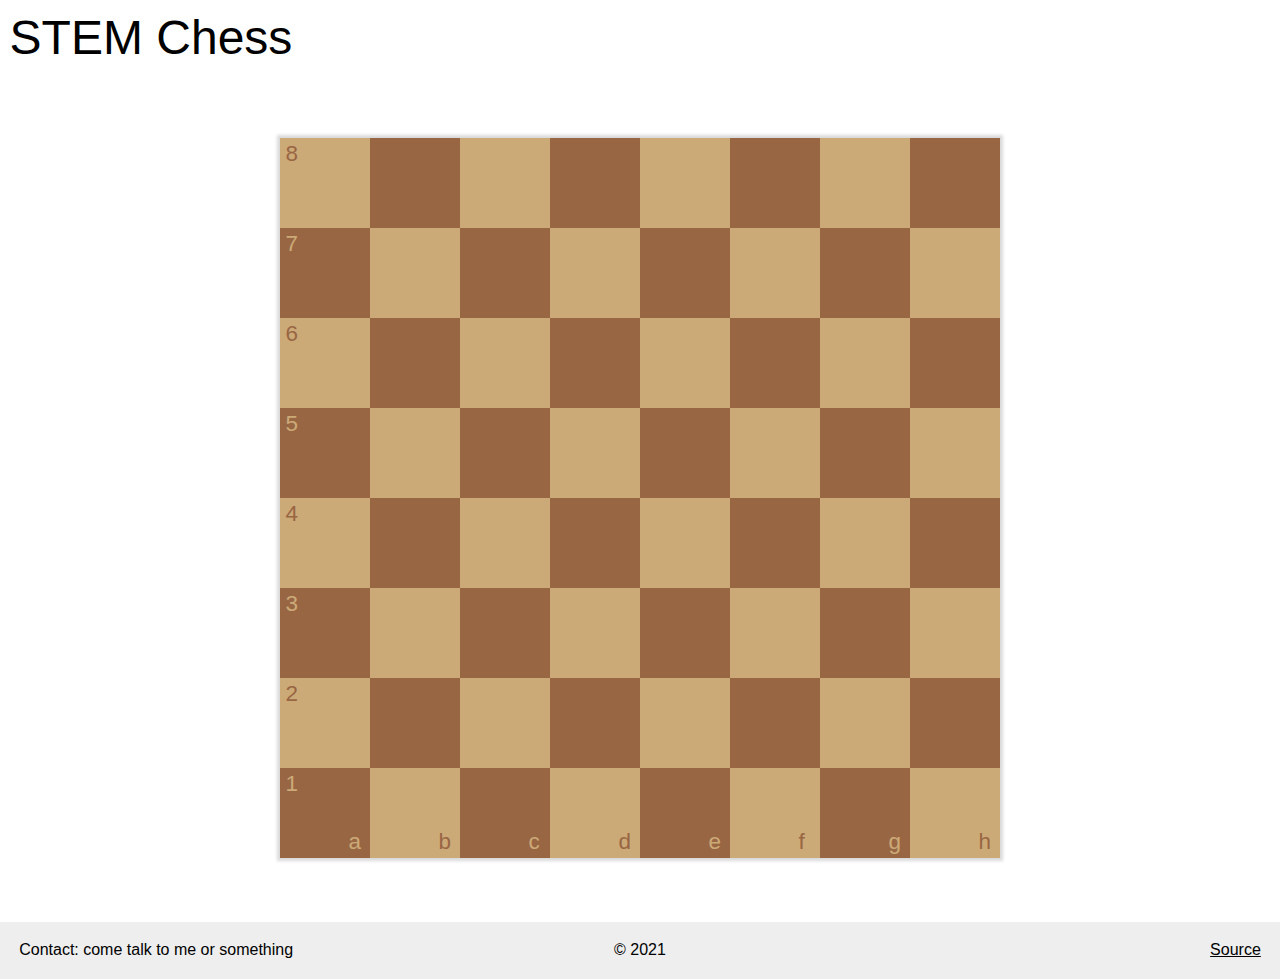
==== index.html @ cb567e78 "Add rank and file labels" ====
<!doctype html>

<html lang="en">
    <head>
        <meta charset="utf-8">
        <title>STEM Chess</title>

        <link rel="icon" type="image/png" sizes="32x32" href="images/icon.ico">
        <link rel="icon" type="image/svg+xml" href="images/icon.svg" sizes="any">

        <link rel="stylesheet" type="text/css" href="style.css">
        
        <script defer src="main.js"></script>
    </head>

    <body>
        <div id="header">STEM Chess</div>
        <div id="board">
            <div id="tiles">
                <div class="row">
                    <div class="tile light" id="a8"></div><!--
                    --><div class="tile dark" id="b8"></div><!--
                    --><div class="tile light" id="b8"></div><!--
                    --><div class="tile dark" id="c8"></div><!--
                    --><div class="tile light" id="d8"></div><!--
                    --><div class="tile dark" id="e8"></div><!--
                    --><div class="tile light" id="f8"></div><!--
                    --><div class="tile dark" id="g8"></div>
                </div>
                <div class="row">
                    <div class="tile dark" id="a7"></div><!--
                    --><div class="tile light" id="b7"></div><!--
                    --><div class="tile dark" id="b7"></div><!--
                    --><div class="tile light" id="c7"></div><!--
                    --><div class="tile dark" id="d7"></div><!--
                    --><div class="tile light" id="e7"></div><!--
                    --><div class="tile dark" id="f7"></div><!--
                    --><div class="tile light" id="g7"></div>
                </div>
                <div class="row">
                    <div class="tile light" id="a6"></div><!--
                    --><div class="tile dark" id="b6"></div><!--
                    --><div class="tile light" id="b6"></div><!--
                    --><div class="tile dark" id="c6"></div><!--
                    --><div class="tile light" id="d6"></div><!--
                    --><div class="tile dark" id="e6"></div><!--
                    --><div class="tile light" id="f6"></div><!--
                    --><div class="tile dark" id="g6"></div>
                </div>
                <div class="row">
                    <div class="tile dark" id="a5"></div><!--
                    --><div class="tile light" id="b5"></div><!--
                    --><div class="tile dark" id="b5"></div><!--
                    --><div class="tile light" id="c5"></div><!--
                    --><div class="tile dark" id="d5"></div><!--
                    --><div class="tile light" id="e5"></div><!--
                    --><div class="tile dark" id="f5"></div><!--
                    --><div class="tile light" id="g5"></div>
                </div>
                <div class="row">
                    <div class="tile light" id="a4"></div><!--
                    --><div class="tile dark" id="b4"></div><!--
                    --><div class="tile light" id="b4"></div><!--
                    --><div class="tile dark" id="c4"></div><!--
                    --><div class="tile light" id="d4"></div><!--
                    --><div class="tile dark" id="e4"></div><!--
                    --><div class="tile light" id="f4"></div><!--
                    --><div class="tile dark" id="g4"></div>
                </div>
                <div class="row">
                    <div class="tile dark" id="a3"></div><!--
                    --><div class="tile light" id="b3"></div><!--
                    --><div class="tile dark" id="b3"></div><!--
                    --><div class="tile light" id="c3"></div><!--
                    --><div class="tile dark" id="d3"></div><!--
                    --><div class="tile light" id="e3"></div><!--
                    --><div class="tile dark" id="f3"></div><!--
                    --><div class="tile light" id="g3"></div>
                </div>
                <div class="row">
                    <div class="tile light" id="a2"></div><!--
                    --><div class="tile dark" id="b2"></div><!--
                    --><div class="tile light" id="b2"></div><!--
                    --><div class="tile dark" id="c2"></div><!--
                    --><div class="tile light" id="d2"></div><!--
                    --><div class="tile dark" id="e2"></div><!--
                    --><div class="tile light" id="f2"></div><!--
                    --><div class="tile dark" id="g2"></div>
                </div>
                <div class="row">
                    <div class="tile dark" id="a1"></div><!--
                    --><div class="tile light" id="b1"></div><!--
                    --><div class="tile dark" id="b1"></div><!--
                    --><div class="tile light" id="c1"></div><!--
                    --><div class="tile dark" id="d1"></div><!--
                    --><div class="tile light" id="e1"></div><!--
                    --><div class="tile dark" id="f1"></div><!--
                    --><div class="tile light" id="g1"></div>
                </div>
            </div>
            <div id="labels">
                <div id="ranks">
                    <div class="label dark">8</div>
                    <div class="label light">7</div>
                    <div class="label dark">6</div>
                    <div class="label light">5</div>
                    <div class="label dark">4</div>
                    <div class="label light">3</div>
                    <div class="label dark">2</div>
                    <div class="label light">1</div>
                </div>
                <div id="files">
                    <div class="label light">a</div><!--
                    --><div class="label dark">b</div><!--
                    --><div class="label light">c</div><!--
                    --><div class="label dark">d</div><!--
                    --><div class="label light">e</div><!--
                    --><div class="label dark">f</div><!--
                    --><div class="label light">g</div><!--
                    --><div class="label dark">h</div>
                </div>
            </div>
        </div>
        <div id="footer">
            <div class="footer-item left">Contact: come talk to me or something</div>
            <div class="footer-item center">© 2021</div>
            <div class="footer-item right">
                <a href="https://github.com/stemchess/stemchess.github.io">Source</a>
            </div>
        </div>
    </body>
</html>
---- style.css ----
body {
    margin: 0;
}

html {
    box-sizing: border-box;
}

*, *:before, *:after {
    box-sizing: inherit;
}

a {
    color: #000;
}

#header {
    font-size: 3em;
    font-family: sans-serif;
    padding: 0.2em;
}

#board {
    box-shadow: 0px 0px 3px 3px rgba(0, 0, 0, 0.15);
    width: 80vmin;
    height: 80vmin;
    margin: 4em auto;
    line-height: 0px;
    position: relative;
}

.tile {
    width: 10vmin;
    height: 10vmin;
    display: inline-block;
}

.light {
    background-color: #ca7;
    color: #ca7;
}

.dark {
    background-color: #964;
    color: #964;
}

#labels {
    pointer-events: none;
    position: absolute;
    top: 0;
    left: 0;
    font-family: sans-serif;
    font-size: 2.5vmin;
}

#ranks {
    width: 10vmin;
    top: 1.8vmin;
    left: 0.6vmin;
    position: absolute;
}

#files {
    position: absolute;
    top: 78.2vmin;
    left: 7.6vmin;
    width: 80vmin;
}

.label {
    display: inline-block;
    width: 10vmin;
    height: 10vmin;
    background-color: unset !important;
}

#footer {
    margin: 1em 0 0 0;
    background-color: #eee;
    padding: 1.2em;
    display: flex;
    justify-content: space-between;
    font-family: sans-serif;
}

.footer-item {
    flex: 1;
}

.left {
    text-align: left;
}

.center {
    text-align: center;
}

.right {
    text-align: right;
}
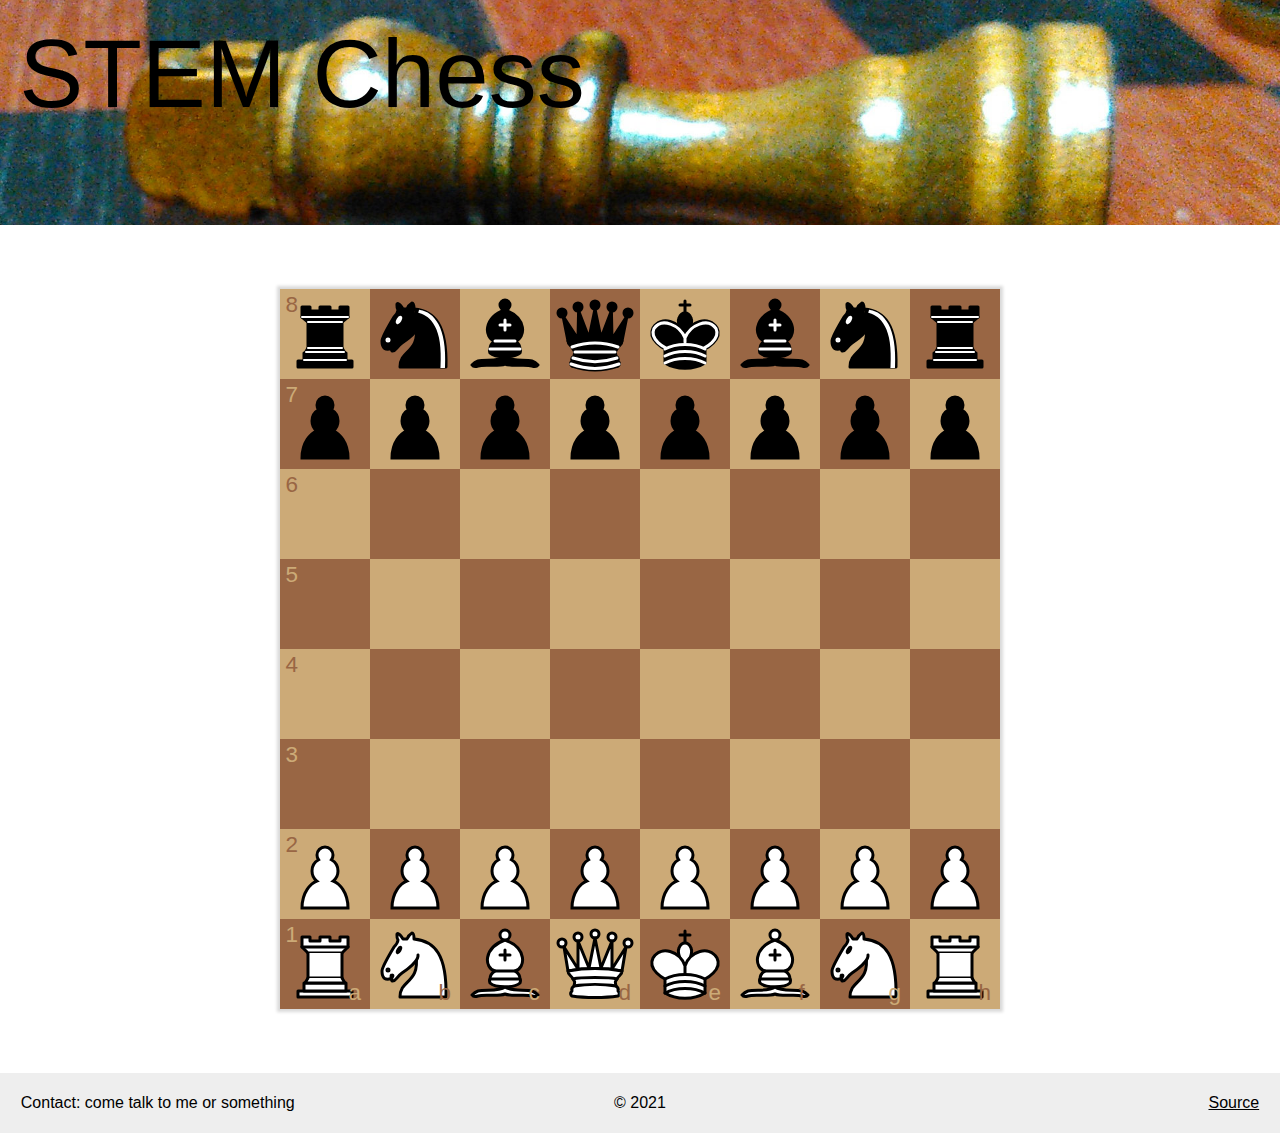
==== commit d452bc4d: "Make pieces show up on the board" ====
--- a/index.html
+++ b/index.html
@@ -20,82 +20,82 @@
                 <div class="row">
                     <div class="tile light" id="a8"></div><!--
                     --><div class="tile dark" id="b8"></div><!--
-                    --><div class="tile light" id="b8"></div><!--
-                    --><div class="tile dark" id="c8"></div><!--
-                    --><div class="tile light" id="d8"></div><!--
-                    --><div class="tile dark" id="e8"></div><!--
-                    --><div class="tile light" id="f8"></div><!--
-                    --><div class="tile dark" id="g8"></div>
+                    --><div class="tile light" id="c8"></div><!--
+                    --><div class="tile dark" id="d8"></div><!--
+                    --><div class="tile light" id="e8"></div><!--
+                    --><div class="tile dark" id="f8"></div><!--
+                    --><div class="tile light" id="g8"></div><!--
+                    --><div class="tile dark" id="h8"></div>
                 </div>
                 <div class="row">
                     <div class="tile dark" id="a7"></div><!--
                     --><div class="tile light" id="b7"></div><!--
-                    --><div class="tile dark" id="b7"></div><!--
-                    --><div class="tile light" id="c7"></div><!--
-                    --><div class="tile dark" id="d7"></div><!--
-                    --><div class="tile light" id="e7"></div><!--
-                    --><div class="tile dark" id="f7"></div><!--
-                    --><div class="tile light" id="g7"></div>
+                    --><div class="tile dark" id="c7"></div><!--
+                    --><div class="tile light" id="d7"></div><!--
+                    --><div class="tile dark" id="e7"></div><!--
+                    --><div class="tile light" id="f7"></div><!--
+                    --><div class="tile dark" id="g7"></div><!--
+                    --><div class="tile light" id="h7"></div>
                 </div>
                 <div class="row">
                     <div class="tile light" id="a6"></div><!--
                     --><div class="tile dark" id="b6"></div><!--
-                    --><div class="tile light" id="b6"></div><!--
-                    --><div class="tile dark" id="c6"></div><!--
-                    --><div class="tile light" id="d6"></div><!--
-                    --><div class="tile dark" id="e6"></div><!--
-                    --><div class="tile light" id="f6"></div><!--
-                    --><div class="tile dark" id="g6"></div>
+                    --><div class="tile light" id="c6"></div><!--
+                    --><div class="tile dark" id="d6"></div><!--
+                    --><div class="tile light" id="e6"></div><!--
+                    --><div class="tile dark" id="f6"></div><!--
+                    --><div class="tile light" id="g6"></div><!--
+                    --><div class="tile dark" id="h6"></div>
                 </div>
                 <div class="row">
                     <div class="tile dark" id="a5"></div><!--
                     --><div class="tile light" id="b5"></div><!--
-                    --><div class="tile dark" id="b5"></div><!--
-                    --><div class="tile light" id="c5"></div><!--
-                    --><div class="tile dark" id="d5"></div><!--
-                    --><div class="tile light" id="e5"></div><!--
-                    --><div class="tile dark" id="f5"></div><!--
-                    --><div class="tile light" id="g5"></div>
+                    --><div class="tile dark" id="c5"></div><!--
+                    --><div class="tile light" id="d5"></div><!--
+                    --><div class="tile dark" id="e5"></div><!--
+                    --><div class="tile light" id="f5"></div><!--
+                    --><div class="tile dark" id="g5"></div><!--
+                    --><div class="tile light" id="h5"></div>
                 </div>
                 <div class="row">
                     <div class="tile light" id="a4"></div><!--
                     --><div class="tile dark" id="b4"></div><!--
-                    --><div class="tile light" id="b4"></div><!--
-                    --><div class="tile dark" id="c4"></div><!--
-                    --><div class="tile light" id="d4"></div><!--
-                    --><div class="tile dark" id="e4"></div><!--
-                    --><div class="tile light" id="f4"></div><!--
-                    --><div class="tile dark" id="g4"></div>
+                    --><div class="tile light" id="c4"></div><!--
+                    --><div class="tile dark" id="d4"></div><!--
+                    --><div class="tile light" id="e4"></div><!--
+                    --><div class="tile dark" id="f4"></div><!--
+                    --><div class="tile light" id="g4"></div><!--
+                    --><div class="tile dark" id="h4"></div>
                 </div>
                 <div class="row">
                     <div class="tile dark" id="a3"></div><!--
                     --><div class="tile light" id="b3"></div><!--
-                    --><div class="tile dark" id="b3"></div><!--
-                    --><div class="tile light" id="c3"></div><!--
-                    --><div class="tile dark" id="d3"></div><!--
-                    --><div class="tile light" id="e3"></div><!--
-                    --><div class="tile dark" id="f3"></div><!--
-                    --><div class="tile light" id="g3"></div>
+                    --><div class="tile dark" id="c3"></div><!--
+                    --><div class="tile light" id="d3"></div><!--
+                    --><div class="tile dark" id="e3"></div><!--
+                    --><div class="tile light" id="f3"></div><!--
+                    --><div class="tile dark" id="g3"></div><!--
+                    --><div class="tile light" id="h3"></div>
                 </div>
                 <div class="row">
                     <div class="tile light" id="a2"></div><!--
                     --><div class="tile dark" id="b2"></div><!--
-                    --><div class="tile light" id="b2"></div><!--
-                    --><div class="tile dark" id="c2"></div><!--
-                    --><div class="tile light" id="d2"></div><!--
-                    --><div class="tile dark" id="e2"></div><!--
-                    --><div class="tile light" id="f2"></div><!--
-                    --><div class="tile dark" id="g2"></div>
+                    --><div class="tile light" id="c2"></div><!--
+                    --><div class="tile dark" id="d2"></div><!--
+                    --><div class="tile light" id="e2"></div><!--
+                    --><div class="tile dark" id="f2"></div><!--
+                    --><div class="tile light" id="g2"></div><!--
+                    --><div class="tile dark" id="h2"></div>
                 </div>
                 <div class="row">
                     <div class="tile dark" id="a1"></div><!--
                     --><div class="tile light" id="b1"></div><!--
-                    --><div class="tile dark" id="b1"></div><!--
-                    --><div class="tile light" id="c1"></div><!--
-                    --><div class="tile dark" id="d1"></div><!--
-                    --><div class="tile light" id="e1"></div><!--
-                    --><div class="tile dark" id="f1"></div><!--
-                    --><div class="tile light" id="g1"></div>
+                    --><div class="tile dark" id="c1"></div><!--
+                    --><div class="tile light" id="d1"></div><!--
+                    --><div class="tile dark" id="e1"></div><!--
+                    --><div class="tile light" id="f1"></div><!--
+                    --><div class="tile dark" id="g1"></div><!--
+                    --><div class="tile light" id="h1"></div>
                 </div>
             </div>
             <div id="labels">
--- a/style.css
+++ b/style.css
@@ -15,9 +15,13 @@
 }
 
 #header {
-    font-size: 3em;
+    font-size: 6em;
     font-family: sans-serif;
     padding: 0.2em;
+    background-image: url(/images/header.jpg);
+    height: 25vmin;
+    background-position: center;
+    background-size: cover;
 }
 
 #board {
@@ -78,7 +82,7 @@
 #footer {
     margin: 1em 0 0 0;
     background-color: #eee;
-    padding: 1.2em;
+    padding: 1.3em;
     display: flex;
     justify-content: space-between;
     font-family: sans-serif;
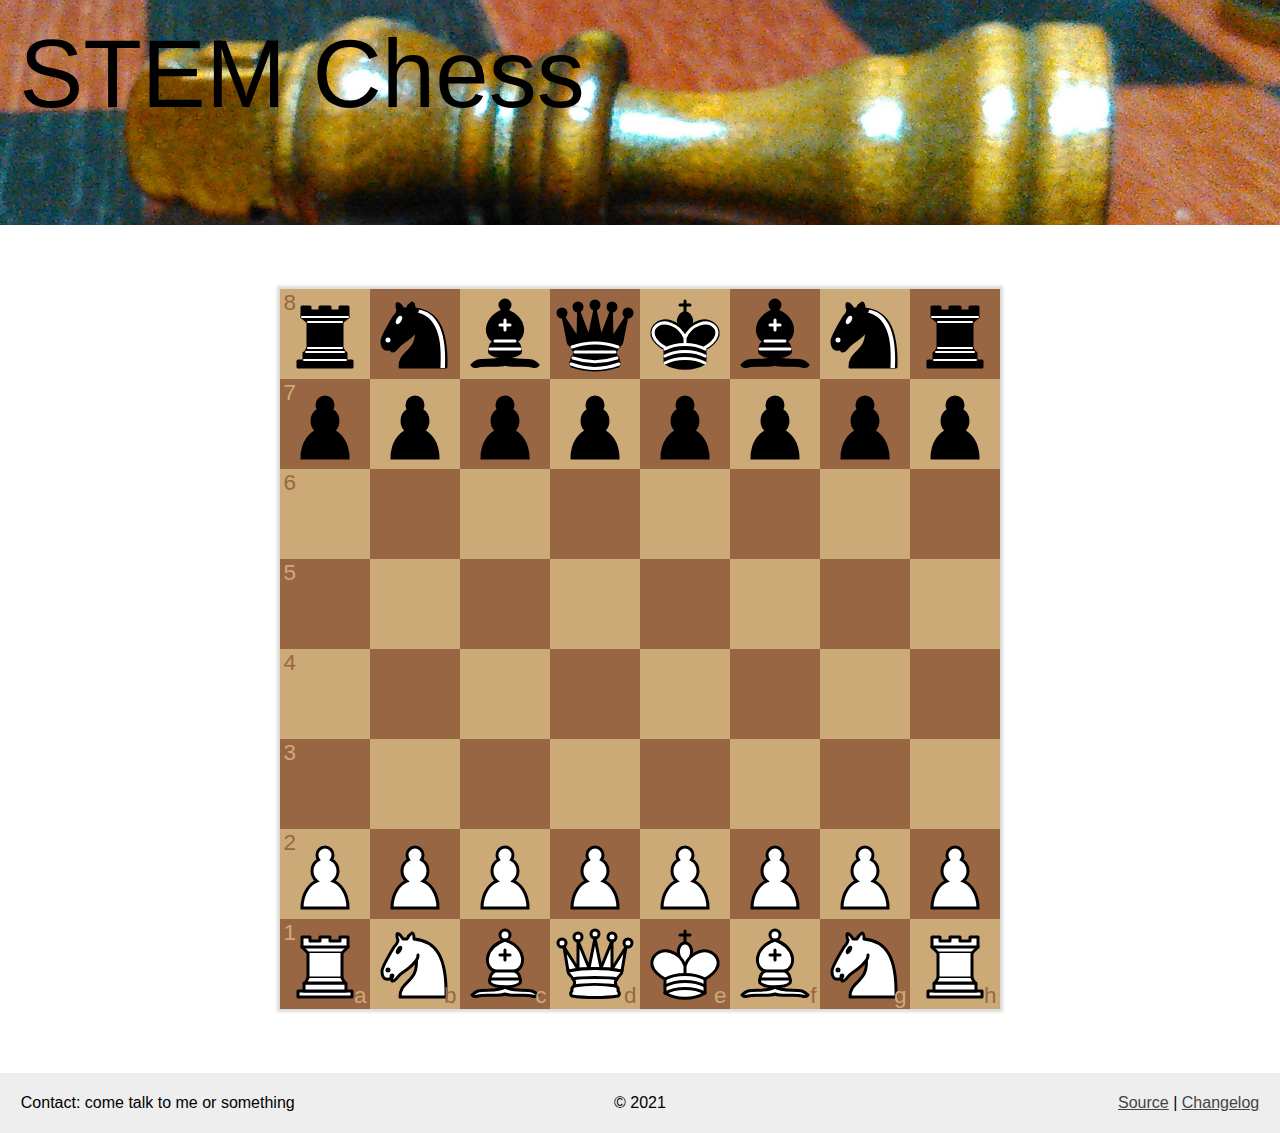
==== commit f33cc673: "Add changelog" ====
--- a/index.html
+++ b/index.html
@@ -125,7 +125,7 @@
             <div class="footer-item left">Contact: come talk to me or something</div>
             <div class="footer-item center">© 2021</div>
             <div class="footer-item right">
-                <a href="https://github.com/stemchess/stemchess.github.io">Source</a>
+                <a href="https://github.com/stemchess/stemchess.github.io">Source</a> | <a href="/changelog.html">Changelog</a>
             </div>
         </div>
     </body>
--- a/style.css
+++ b/style.css
@@ -11,7 +11,7 @@
 }
 
 a {
-    color: #000;
+    color: #444;
 }
 
 #header {
@@ -49,6 +49,22 @@
     color: #964;
 }
 
+.light.selected {
+    background-color: #9ad;
+}
+
+.dark.selected {
+    background-color: #88b;
+}
+
+.light.previous {
+    background-color: #9bc;
+}
+
+.dark.previous {
+    background-color: #8aa;
+}
+
 #labels {
     pointer-events: none;
     position: absolute;
@@ -60,15 +76,16 @@
 
 #ranks {
     width: 10vmin;
-    top: 1.8vmin;
-    left: 0.6vmin;
+    top: 1.6vmin;
+    left: 0.4vmin;
     position: absolute;
 }
 
 #files {
+    text-align: right;
     position: absolute;
-    top: 78.2vmin;
-    left: 7.6vmin;
+    top: 78.6vmin;
+    left: -0.4vmin;
     width: 80vmin;
 }
 
@@ -77,6 +94,17 @@
     width: 10vmin;
     height: 10vmin;
     background-color: unset !important;
+}
+
+#changelog {
+    padding: 1em;
+    font-size: 1.2em;
+    line-height: 1.5;
+    font-family: sans-serif;
+}
+
+ul {
+    margin: 0;
 }
 
 #footer {
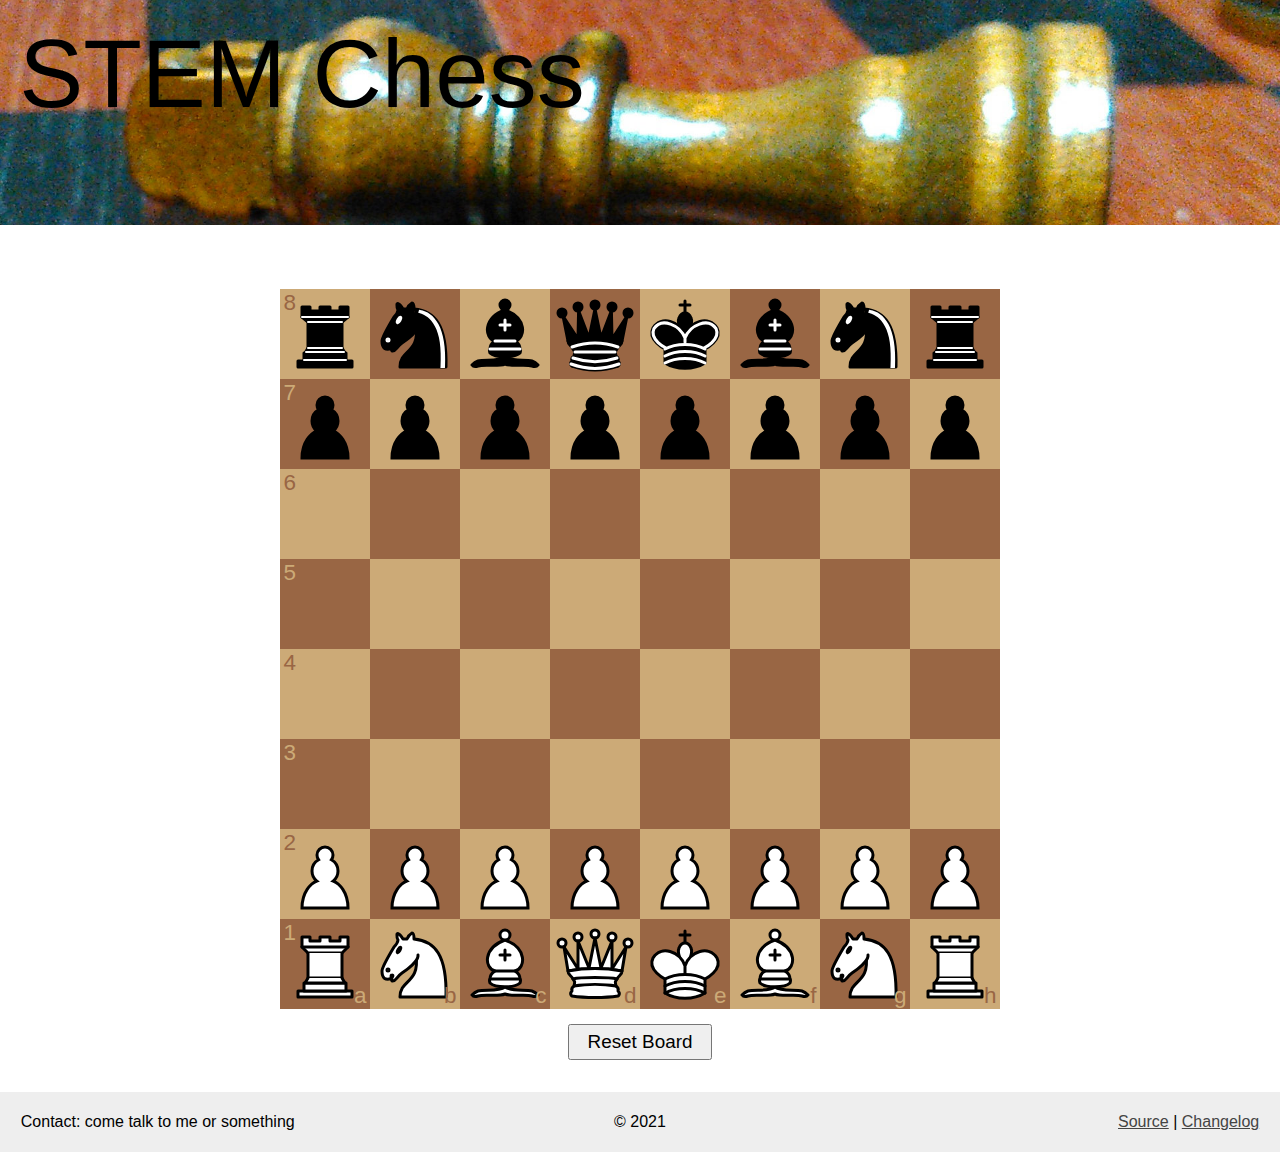
==== commit 6f4a3525: "Add button to reset the board" ====
--- a/index.html
+++ b/index.html
@@ -120,6 +120,7 @@
                     --><div class="label dark">h</div>
                 </div>
             </div>
+            <button id="reset" onclick="resetBoard();">Reset Board</button>
         </div>
         <div id="footer">
             <div class="footer-item left">Contact: come talk to me or something</div>
--- a/style.css
+++ b/style.css
@@ -25,12 +25,15 @@
 }
 
 #board {
-    box-shadow: 0px 0px 3px 3px rgba(0, 0, 0, 0.15);
     width: 80vmin;
-    height: 80vmin;
-    margin: 4em auto;
+    margin: 4em auto 2em auto;
     line-height: 0px;
     position: relative;
+}
+
+.tiles {
+    box-shadow: 0px 0px 3px 3px rgba(0, 0, 0, 0.15);
+    height: 80vmin;
 }
 
 .tile {
@@ -96,6 +99,14 @@
     background-color: unset !important;
 }
 
+#reset {
+    margin: 0.8em auto;
+    display: block;
+    font-size: 2.1vmin;
+    width: 16vmin;
+    height: 4vmin;
+}
+
 #changelog {
     padding: 1em;
     font-size: 1.2em;
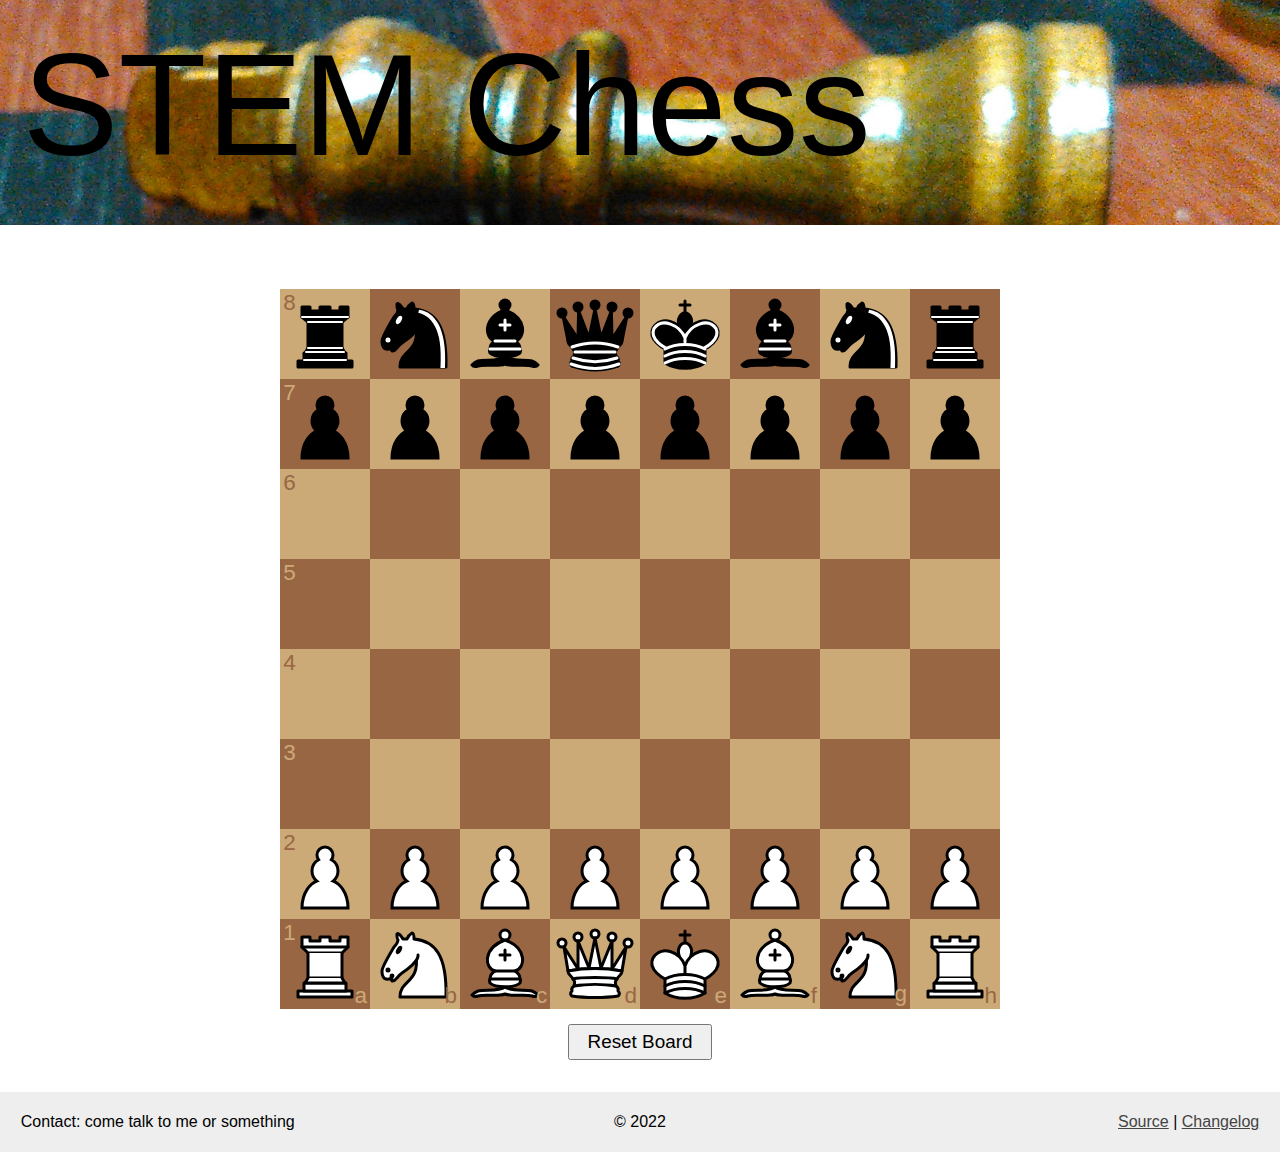
==== commit 3b4d0213: "General Cleanup" ====
--- a/index.html
+++ b/index.html
@@ -2,8 +2,11 @@
 
 <html lang="en">
     <head>
+        <title>STEM Chess</title>
+
         <meta charset="utf-8">
-        <title>STEM Chess</title>
+
+        <meta name="viewport" content="width=device-width, initial-scale=1">
 
         <link rel="icon" type="image/png" sizes="32x32" href="images/icon.ico">
         <link rel="icon" type="image/svg+xml" href="images/icon.svg" sizes="any">
@@ -124,7 +127,7 @@
         </div>
         <div id="footer">
             <div class="footer-item left">Contact: come talk to me or something</div>
-            <div class="footer-item center">© 2021</div>
+            <div class="footer-item center">© 2022</div>
             <div class="footer-item right">
                 <a href="https://github.com/stemchess/stemchess.github.io">Source</a> | <a href="/changelog.html">Changelog</a>
             </div>
--- a/style.css
+++ b/style.css
@@ -15,9 +15,9 @@
 }
 
 #header {
-    font-size: 6em;
+    font-size: 16vmin;
     font-family: sans-serif;
-    padding: 0.2em;
+    padding: 2.5vmin;
     background-image: url(/images/header.jpg);
     height: 25vmin;
     background-position: center;
@@ -79,8 +79,8 @@
 
 #ranks {
     width: 10vmin;
-    top: 1.6vmin;
-    left: 0.4vmin;
+    top: 1.5vmin;
+    left: 0.35vmin;
     position: absolute;
 }
 
@@ -88,8 +88,13 @@
     text-align: right;
     position: absolute;
     top: 78.6vmin;
-    left: -0.4vmin;
+    left: -0.32vmin;
     width: 80vmin;
+}
+
+#files > :nth-child(7) {
+    position: relative;
+    top: -0.3vmin;
 }
 
 .label {
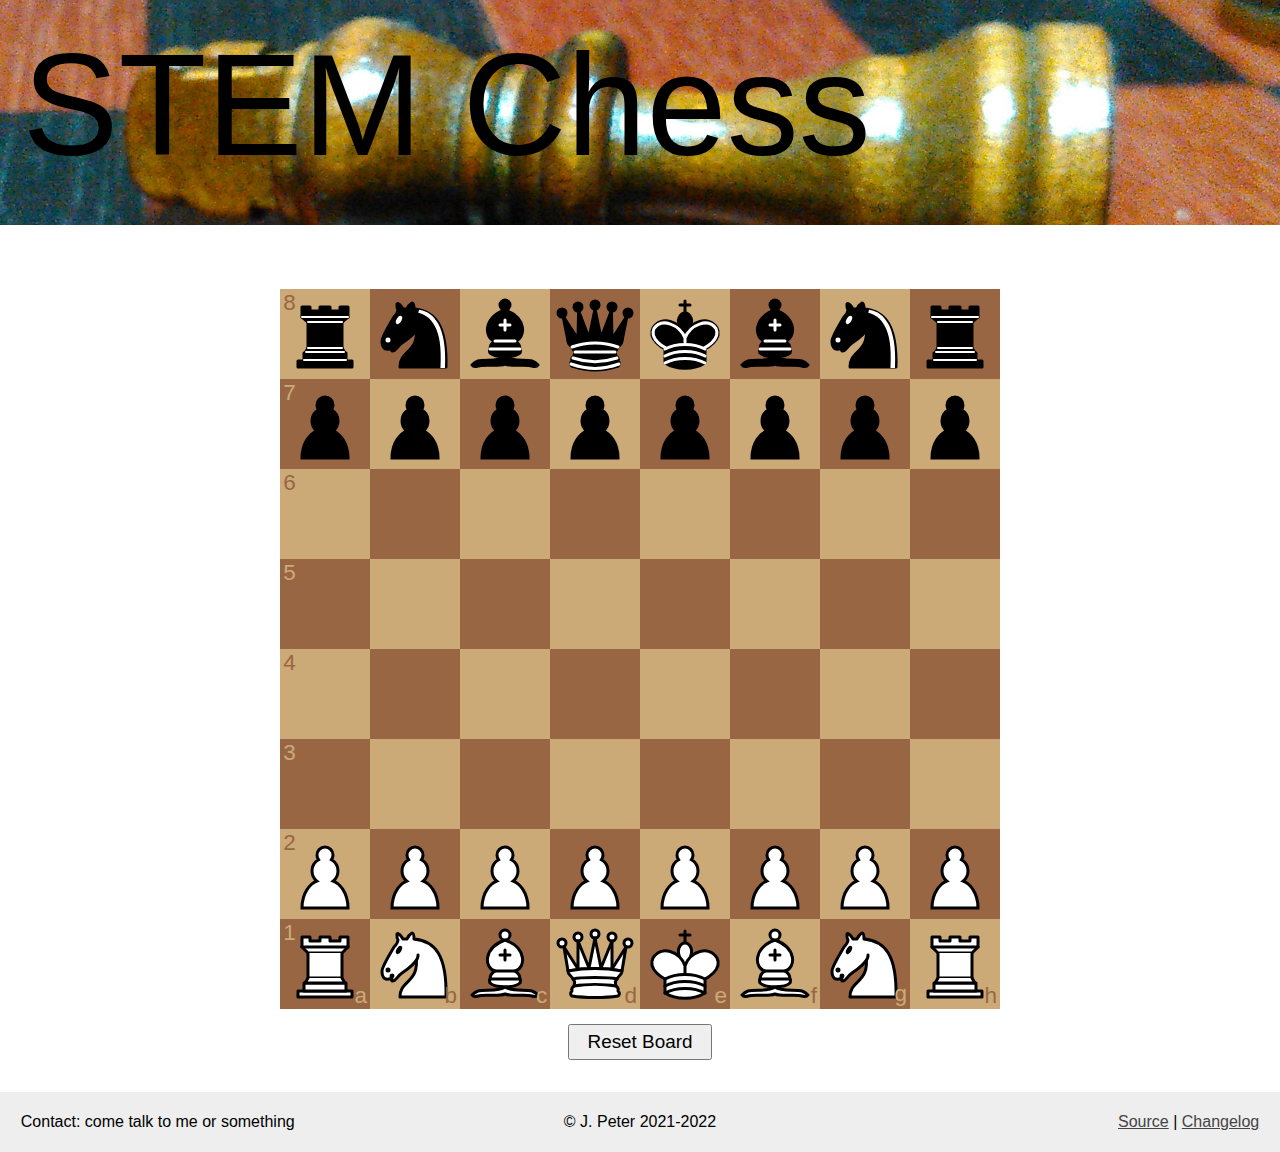
==== commit 3ed843f1: "Slightly modify copyright statement" ====
--- a/index.html
+++ b/index.html
@@ -127,7 +127,7 @@
         </div>
         <div id="footer">
             <div class="footer-item left">Contact: come talk to me or something</div>
-            <div class="footer-item center">© 2022</div>
+            <div class="footer-item center">© J. Peter 2021-2022</div>
             <div class="footer-item right">
                 <a href="https://github.com/stemchess/stemchess.github.io">Source</a> | <a href="/changelog.html">Changelog</a>
             </div>
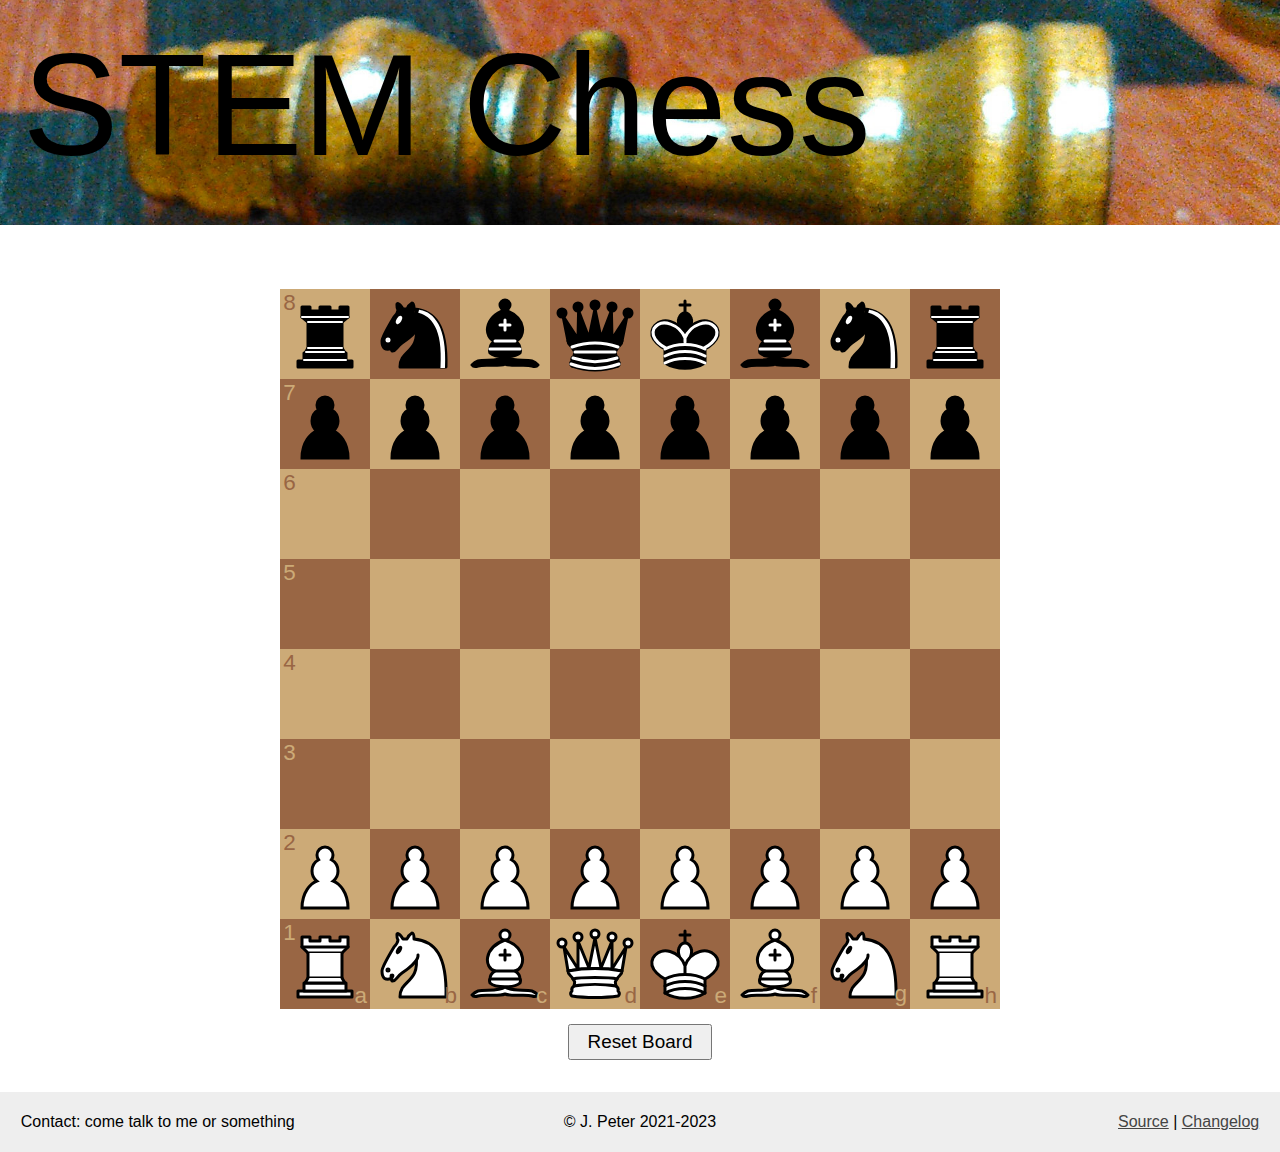
==== commit b0283fdb: "Don't en passant until we're sure the move is good" ====
--- a/index.html
+++ b/index.html
@@ -127,7 +127,7 @@
         </div>
         <div id="footer">
             <div class="footer-item left">Contact: come talk to me or something</div>
-            <div class="footer-item center">© J. Peter 2021-2022</div>
+            <div class="footer-item center">© J. Peter 2021-2023</div>
             <div class="footer-item right">
                 <a href="https://github.com/stemchess/stemchess.github.io">Source</a> | <a href="/changelog.html">Changelog</a>
             </div>
--- a/style.css
+++ b/style.css
@@ -112,6 +112,46 @@
     height: 4vmin;
 }
 
+.dialogButton {
+    margin: 1vmin;
+}
+
+.dialogPieceIcon {
+    width: 12vmin;
+    height: 12vmin;
+}
+
+#promotionDialog.b > .dialogButton > .dialogPieceIcon.queen {
+    background-image: url(/images/qb.svg);
+}
+
+#promotionDialog.b > .dialogButton > .dialogPieceIcon.rook {
+    background-image: url(/images/rb.svg);
+}
+
+#promotionDialog.b > .dialogButton > .dialogPieceIcon.bishop {
+    background-image: url(/images/bb.svg);
+}
+
+#promotionDialog.b > .dialogButton > .dialogPieceIcon.knight {
+    background-image: url(/images/nb.svg);
+}
+#promotionDialog.w > .dialogButton > .dialogPieceIcon.queen {
+    background-image: url(/images/qw.svg);
+}
+
+#promotionDialog.w > .dialogButton > .dialogPieceIcon.rook {
+    background-image: url(/images/rw.svg);
+}
+
+#promotionDialog.w > .dialogButton > .dialogPieceIcon.bishop {
+    background-image: url(/images/bw.svg);
+}
+
+#promotionDialog.w > .dialogButton > .dialogPieceIcon.knight {
+    background-image: url(/images/nw.svg);
+}
+
 #changelog {
     padding: 1em;
     font-size: 1.2em;
